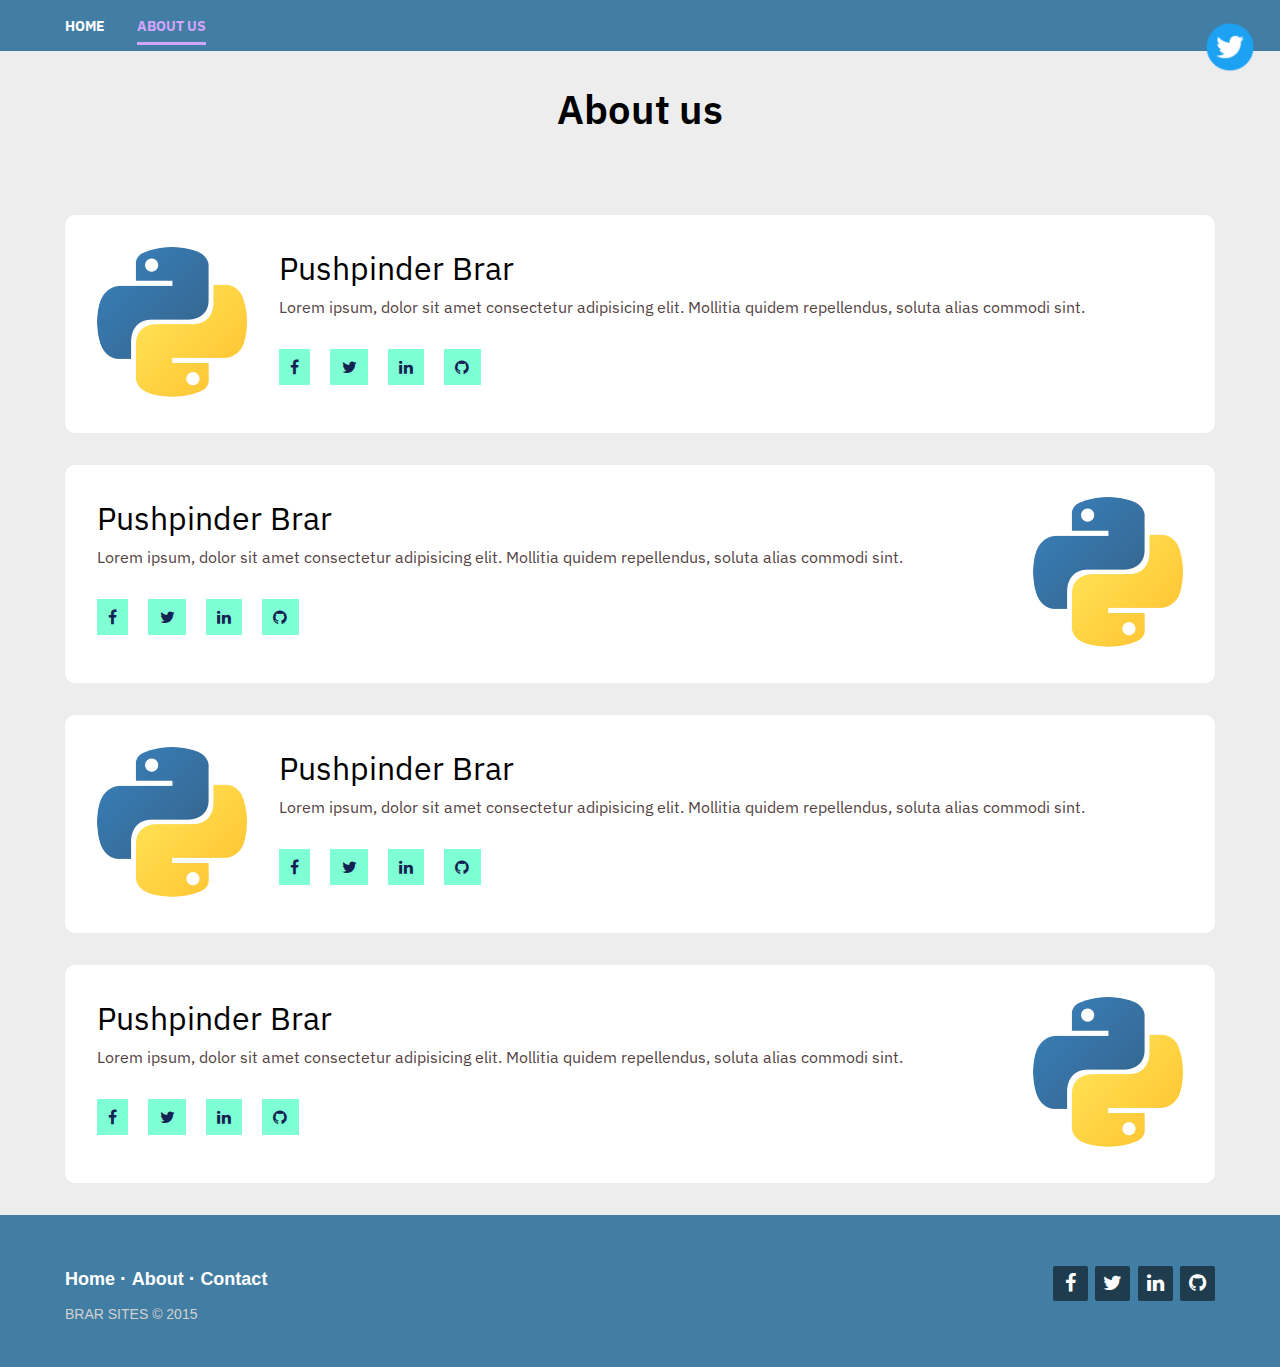
==== about.html @ 6ba8590b "First commit Message" ====
<!DOCTYPE html>
<html lang="en">

<head>
    <meta charset="UTF-8">
    <meta http-equiv="X-UA-Compatible" content="IE=edge">
    <meta name="viewport" content="width=device-width, initial-scale=1.0">
    <title>About</title>
    <link rel="stylesheet" href="./styleResources.css">
    <link rel="stylesheet" href="./about.css">
    <link rel="stylesheet" href="./shared.css">
    <link rel="stylesheet" href="https://cdnjs.cloudflare.com/ajax/libs/font-awesome/4.7.0/css/font-awesome.min.css">

</head>

<body>
    <div class="main">
        <div class="navbar">

            <div class="links">
                <a href="/index.html">HOME</a>
                <a class="active" style="color:  rgb(210, 165, 252)" href="/about.html">ABOUT US</a>
            </div>
            <a href="https://twitter.com/Pushpinderbrar1">
                <img class="twitter" src="./assets/twitter.png" alt="twitter">
            </a>

        </div>

        <main class="about_container outer_container">
            <h1>About us</h1>
            <div class="about_profile_container">
                <div class="profile">
                    <div class="about_img_container">
                        <img src="./assets/python.png" alt="">
                    </div>
                    <div class="about_details_container">
                        <h2>Pushpinder Brar</h2>
                        <p>Lorem ipsum, dolor sit amet consectetur adipisicing elit. Mollitia quidem repellendus, soluta
                            alias commodi sint.
                        </p>
                        <div class="footer-right socials">

                            <a href="https://www.facebook.com/pushpinder.brar.121"><i class="fa fa-facebook"></i></a>
                            <a href="https://twitter.com/Pushpinderbrar1"><i class="fa fa-twitter"></i></a>
                            <a href="https://www.linkedin.com/in/pushpinder-brar-197403232/"><i
                                    class="fa fa-linkedin"></i></a>
                            <a href="https://www.instagram.com/pushpinder_brar._/"><i class="fa fa-github"></i></a>

                        </div>
                    </div>

                </div>
                <div class="profile reverse">
                    <div class="about_img_container">
                        <img src="./assets/python.png" alt="">
                    </div>
                    <div class="about_details_container">
                        <h2>Pushpinder Brar</h2>
                        <p>Lorem ipsum, dolor sit amet consectetur adipisicing elit. Mollitia quidem repellendus, soluta
                            alias commodi sint.
                        </p>
                        <div class="footer-right socials">

                            <a href="https://www.facebook.com/pushpinder.brar.121"><i class="fa fa-facebook"></i></a>
                            <a href="https://twitter.com/Pushpinderbrar1"><i class="fa fa-twitter"></i></a>
                            <a href="https://www.linkedin.com/in/pushpinder-brar-197403232/"><i
                                    class="fa fa-linkedin"></i></a>
                            <a href="https://www.instagram.com/pushpinder_brar._/"><i class="fa fa-github"></i></a>

                        </div>
                    </div>

                </div>
                <div class="profile">
                    <div class="about_img_container">
                        <img src="./assets/python.png" alt="">
                    </div>
                    <div class="about_details_container">
                        <h2>Pushpinder Brar</h2>
                        <p>Lorem ipsum, dolor sit amet consectetur adipisicing elit. Mollitia quidem repellendus, soluta
                            alias commodi sint.
                        </p>
                        <div class="footer-right socials">

                            <a href="https://www.facebook.com/pushpinder.brar.121"><i class="fa fa-facebook"></i></a>
                            <a href="https://twitter.com/Pushpinderbrar1"><i class="fa fa-twitter"></i></a>
                            <a href="https://www.linkedin.com/in/pushpinder-brar-197403232/"><i
                                    class="fa fa-linkedin"></i></a>
                            <a href="https://www.instagram.com/pushpinder_brar._/"><i class="fa fa-github"></i></a>

                        </div>
                    </div>

                </div>
                <div class="profile reverse">
                    <div class="about_img_container">
                        <img src="./assets/python.png" alt="">
                    </div>
                    <div class="about_details_container">
                        <h2>Pushpinder Brar</h2>
                        <p>Lorem ipsum, dolor sit amet consectetur adipisicing elit. Mollitia quidem repellendus, soluta
                            alias commodi sint.
                        </p>
                        <div class="footer-right socials">

                            <a href="https://www.facebook.com/pushpinder.brar.121"><i class="fa fa-facebook"></i></a>
                            <a href="https://twitter.com/Pushpinderbrar1"><i class="fa fa-twitter"></i></a>
                            <a href="https://www.linkedin.com/in/pushpinder-brar-197403232/"><i
                                    class="fa fa-linkedin"></i></a>
                            <a href="https://www.instagram.com/pushpinder_brar._/"><i class="fa fa-github"></i></a>

                        </div>
                    </div>

                </div>
            </div>
        </main>


        <footer class="footer-distributed">

            <div class="outer_container">
                <div class="footer-right">

                    <a href="https://www.facebook.com/pushpinder.brar.121"><i class="fa fa-facebook"></i></a>
                    <a href="https://twitter.com/Pushpinderbrar1"><i class="fa fa-twitter"></i></a>
                    <a href="https://www.linkedin.com/in/pushpinder-brar-197403232/"><i class="fa fa-linkedin"></i></a>
                    <a href="https://www.instagram.com/pushpinder_brar._/"><i class="fa fa-github"></i></a>

                </div>

                <div class="footer-left">

                    <p class="footer-links">
                        <a class="link-1" href="/index.html">Home</a>


                        <a href="/about.html">About</a>


                        <a href="#">Contact</a>
                    </p>

                    <p>BRAR SITES &copy; 2015</p>
                </div>

            </div>
        </footer>
    </div>

</body>

</html>
---- styleResources.css ----
@import url("https://fonts.googleapis.com/css2?family=IBM+Plex+Sans:ital,wght@0,100;0,200;0,300;0,400;0,500;0,600;0,700;1,100;1,200;1,300;1,400;1,500;1,600;1,700&display=swap");

* {
  margin: 0;
  padding: 0;
}

:root {
  --link_clicked: #df3ef9;
  --bg: #ededed;
  --light-bg: #fffcfc;
  --navbar_bg: #427ea3;
}

img {
  width: 100%;
  max-width: 200px;
}

body {
  font-family: "IBM Plex Sans", sans-serif;
  background-color: #ededed;
}

.navbar {
  background-color: var(--navbar_bg);
  padding-block: 1em;
  padding-inline: 2em;
  position: relative;
}

.links {
  margin: 0 auto;
  max-width: 1150px;
  display: flex;
  gap: 2em;
  align-items: center;
}

.twitter {
  position: absolute;
  width: 60px;
  right: 20px;
  top: 17px;
}

.links a {
  color: white;
  text-decoration: none;
  font-size: 0.9rem;
  font-weight: 900;
}

/*----------------------------------------*/

.outer_container {
  max-width: 1150px;
  margin: 0 auto;
}

.header {
  background-color: var(--light-bg);
  padding: 4em;
}

.header_inner {
  display: flex;
  gap: 2em;
}

.header_name {
  font-size: 2rem;
  margin-bottom: 0.5em;
  font-weight: 600;
}

.header img {
  max-width: 150px;
}

/*--------------------------------------------*/

.section {
  margin-block: 4em;
}

.section_heading {
  font-size: 1.5rem;
  margin-bottom: 0.7em;
}

.line {
  width: 100%;
  height: 2px;
  background-color: rgb(179, 179, 179);
  margin-bottom: 2em;
}

.slide {
  background-color: #fff;
  padding: 1em;
  display: flex;
  flex-direction: column;
  gap: 1em;
  border-radius: 10px;
  max-width: 200px;
  align-items: center;
  -webkit-box-shadow: 3px 3px 10px 0px rgba(191, 191, 191, 1);
  -moz-box-shadow: 3px 3px 10px 0px rgba(191, 191, 191, 1);
  box-shadow: 3px 3px 10px 0px rgba(191, 191, 191, 1);
  transition: all 100ms ease-out;
  cursor: pointer;
  margin: 0 auto;
}

.slide:hover {
  -webkit-box-shadow: 3px 3px 13px 0px rgba(125, 125, 125, 1);
  -moz-box-shadow: 3px 3px 13px 0px rgba(125, 125, 125, 1);
  box-shadow: 3px 3px 13px 0px rgba(125, 125, 125, 1);
  transform: scale(1.01);
}

.mySwiper {
  padding-top: 1em !important;
  padding-bottom: 3em !important;
  padding-right: 2em !important;
}

.card_line {
  margin-bottom: 0.5em;
}

.slide_link {
  text-decoration: none;
  color: black;
}

.slide_source_name {
  margin-top: 0.9em;
  font-weight: 700;
  align-self: flex-start;
}

.slide_source_name span {
  font-weight: 200;
}
---- about.css ----
.active {
  position: relative;
}

.active::after {
  content: "";
  position: absolute;
  bottom: -10px;
  left: 0;
  right: 0;
  height: 3px;
  width: 100%;
  background-color: rgb(210, 165, 252);
}

.about_container {
  padding: 2em;
}

.about_container > h1 {
  text-align: center;
  margin-bottom: 2em;
  font-weight: 600;
  font-size: 2.5rem;
}

.about_profile_container {
  display: flex;
  flex-direction: column;
  gap: 2em;
}

.profile {
  display: flex;
  gap: 2em;
  background-color: rgb(255, 255, 255);
  padding: 2em;
  border-radius: 10px;
}

.about_img_container img {
  max-width: 150px;
  width: 100%;
  border-radius: 50%;
}

.about_details_container {
  display: flex;
  flex-direction: column;
  gap: 0.5em;
}

.about_details_container h2 {
  font-weight: 400;
  font-size: 2rem;
}

.about_details_container > p {
  color: rgb(84, 67, 67);
}

.socials {
  justify-self: end;
  margin-top: 2em;
}

.socials > * {
  background-color: aquamarine;
  margin-right: 1em;
  padding-block: 0.5em;
  padding-inline: 0.7em;
  text-decoration: none;
  color: rgb(19, 34, 82);
}

.reverse {
  flex-direction: row-reverse;
  justify-content: space-between;
}
---- shared.css ----
.footer-distributed {
  background-color: #427ea3;
  box-shadow: 0 1px 1px 0 rgba(0, 0, 0, 0.12);
  box-sizing: border-box;
  width: 100%;
  text-align: left;
  font: normal 16px sans-serif;
  padding: 45px 50px;
}

.footer-distributed .footer-left p {
  color: #d1d1d1;
  font-size: 14px;
  margin: 0;
}
/* Footer links */

.footer-distributed p.footer-links {
  font-size: 18px;
  font-weight: bold;
  color: #ffffff;
  margin: 0 0 10px;
  padding: 0;
  transition: ease 0.25s;
}

.footer-distributed p.footer-links a {
  display: inline-block;
  line-height: 1.8;
  text-decoration: none;
  color: inherit;
  transition: ease 0.25s;
}

.footer-distributed .footer-links a:before {
  content: "·";
  font-size: 20px;
  left: 0;
  color: #fff;
  display: inline-block;
  padding-right: 5px;
}

.footer-distributed .footer-links .link-1:before {
  content: none;
}

.footer-distributed .footer-right {
  float: right;
  margin-top: 6px;
  max-width: 180px;
}

.footer-distributed .footer-right a {
  display: inline-block;
  width: 35px;
  height: 35px;
  background-color: #1f3c4f;
  border-radius: 2px;
  font-size: 20px;
  color: #ffffff;
  text-align: center;
  line-height: 35px;
  margin-left: 3px;
  transition: all 0.25s;
}

.footer-distributed .footer-right a:hover {
  transform: scale(1.1);
  -webkit-transform: scale(1.1);
}

.footer-distributed p.footer-links a:hover {
  text-decoration: underline;
}

/* Media Queries */

@media (max-width: 600px) {
  .footer-distributed .footer-left,
  .footer-distributed .footer-right {
    text-align: center;
  }
  .footer-distributed .footer-right {
    float: none;
    margin: 0 auto 20px;
  }
  .footer-distributed .footer-left p.footer-links {
    line-height: 1.8;
  }
}
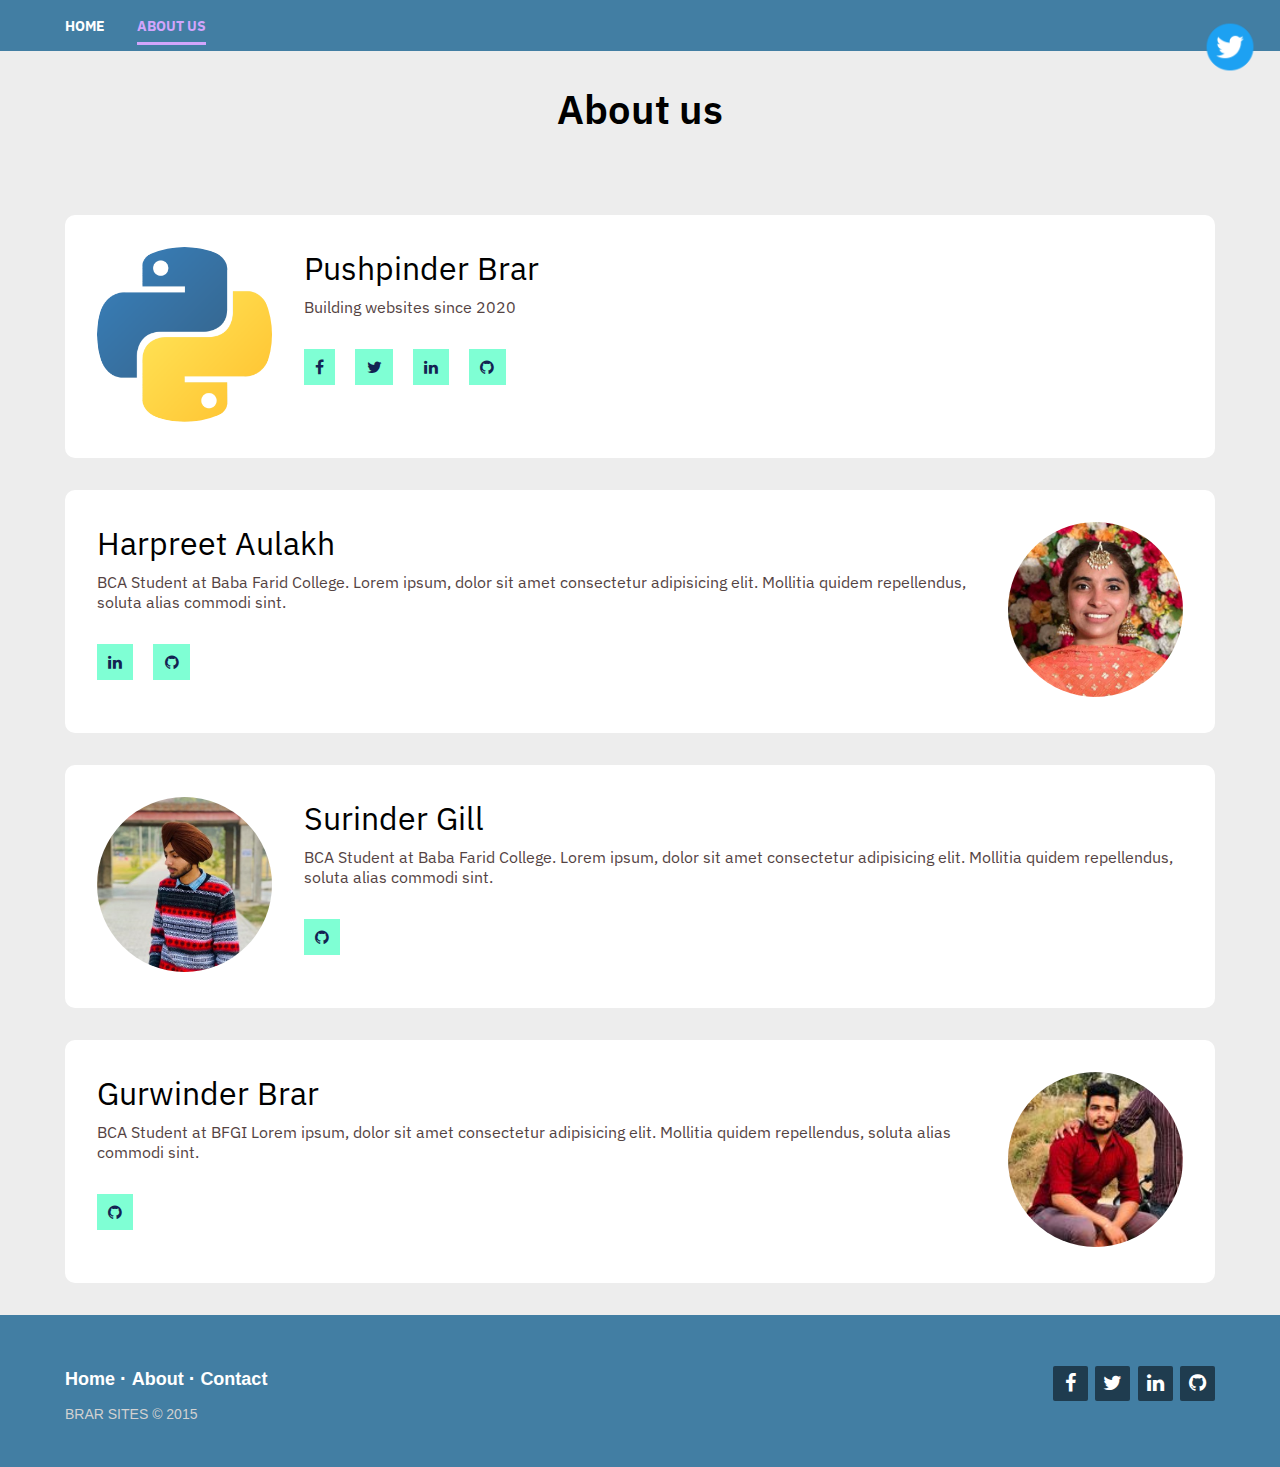
==== commit b194266a: "tribute added" ====
--- a/about.html
+++ b/about.html
@@ -36,8 +36,7 @@
                     </div>
                     <div class="about_details_container">
                         <h2>Pushpinder Brar</h2>
-                        <p>Lorem ipsum, dolor sit amet consectetur adipisicing elit. Mollitia quidem repellendus, soluta
-                            alias commodi sint.
+                        <p>Building websites since 2020
                         </p>
                         <div class="footer-right socials">
 
@@ -53,20 +52,20 @@
                 </div>
                 <div class="profile reverse">
                     <div class="about_img_container">
-                        <img src="./assets/python.png" alt="">
+                        <img src="./assets/harpreet.jpeg" alt="">
                     </div>
                     <div class="about_details_container">
-                        <h2>Pushpinder Brar</h2>
-                        <p>Lorem ipsum, dolor sit amet consectetur adipisicing elit. Mollitia quidem repellendus, soluta
+                        <h2>Harpreet Aulakh</h2>
+                        <p>BCA Student at Baba Farid College.
+                            Lorem ipsum, dolor sit amet consectetur adipisicing elit. Mollitia quidem repellendus,
+                            soluta
                             alias commodi sint.
                         </p>
                         <div class="footer-right socials">
 
-                            <a href="https://www.facebook.com/pushpinder.brar.121"><i class="fa fa-facebook"></i></a>
-                            <a href="https://twitter.com/Pushpinderbrar1"><i class="fa fa-twitter"></i></a>
-                            <a href="https://www.linkedin.com/in/pushpinder-brar-197403232/"><i
+                            <a href="https://www.linkedin.com/in/harpreet-kaur-5a5751232"><i
                                     class="fa fa-linkedin"></i></a>
-                            <a href="https://www.instagram.com/pushpinder_brar._/"><i class="fa fa-github"></i></a>
+                            <a href="https://www.instagram.com/_harpreet__aulakh/"><i class="fa fa-github"></i></a>
 
                         </div>
                     </div>
@@ -74,20 +73,17 @@
                 </div>
                 <div class="profile">
                     <div class="about_img_container">
-                        <img src="./assets/python.png" alt="">
+                        <img src="./assets/surinder.jpg" alt="">
                     </div>
                     <div class="about_details_container">
-                        <h2>Pushpinder Brar</h2>
-                        <p>Lorem ipsum, dolor sit amet consectetur adipisicing elit. Mollitia quidem repellendus, soluta
+                        <h2>Surinder Gill</h2>
+                        <p>BCA Student at Baba Farid College.
+                            Lorem ipsum, dolor sit amet consectetur adipisicing elit. Mollitia quidem repellendus,
+                            soluta
                             alias commodi sint.
                         </p>
                         <div class="footer-right socials">
-
-                            <a href="https://www.facebook.com/pushpinder.brar.121"><i class="fa fa-facebook"></i></a>
-                            <a href="https://twitter.com/Pushpinderbrar1"><i class="fa fa-twitter"></i></a>
-                            <a href="https://www.linkedin.com/in/pushpinder-brar-197403232/"><i
-                                    class="fa fa-linkedin"></i></a>
-                            <a href="https://www.instagram.com/pushpinder_brar._/"><i class="fa fa-github"></i></a>
+                            <a href="https://www.instagram.com/itssurindergill/"><i class="fa fa-github"></i></a>
 
                         </div>
                     </div>
@@ -95,20 +91,18 @@
                 </div>
                 <div class="profile reverse">
                     <div class="about_img_container">
-                        <img src="./assets/python.png" alt="">
+                        <img src="./assets/gurwinder.jpg" alt="">
                     </div>
                     <div class="about_details_container">
-                        <h2>Pushpinder Brar</h2>
-                        <p>Lorem ipsum, dolor sit amet consectetur adipisicing elit. Mollitia quidem repellendus, soluta
+                        <h2>Gurwinder Brar</h2>
+                        <p>BCA Student at BFGI
+                            Lorem ipsum, dolor sit amet consectetur adipisicing elit. Mollitia quidem repellendus,
+                            soluta
                             alias commodi sint.
                         </p>
                         <div class="footer-right socials">
 
-                            <a href="https://www.facebook.com/pushpinder.brar.121"><i class="fa fa-facebook"></i></a>
-                            <a href="https://twitter.com/Pushpinderbrar1"><i class="fa fa-twitter"></i></a>
-                            <a href="https://www.linkedin.com/in/pushpinder-brar-197403232/"><i
-                                    class="fa fa-linkedin"></i></a>
-                            <a href="https://www.instagram.com/pushpinder_brar._/"><i class="fa fa-github"></i></a>
+                            <a href="https://www.instagram.com/pb62_gurwinder/"><i class="fa fa-github"></i></a>
 
                         </div>
                     </div>
--- a/about.css
+++ b/about.css
@@ -39,8 +39,9 @@
 }
 
 .about_img_container img {
-  max-width: 150px;
-  width: 100%;
+  object-fit: cover;
+  width: 175px;
+  height: 175px;
   border-radius: 50%;
 }
 
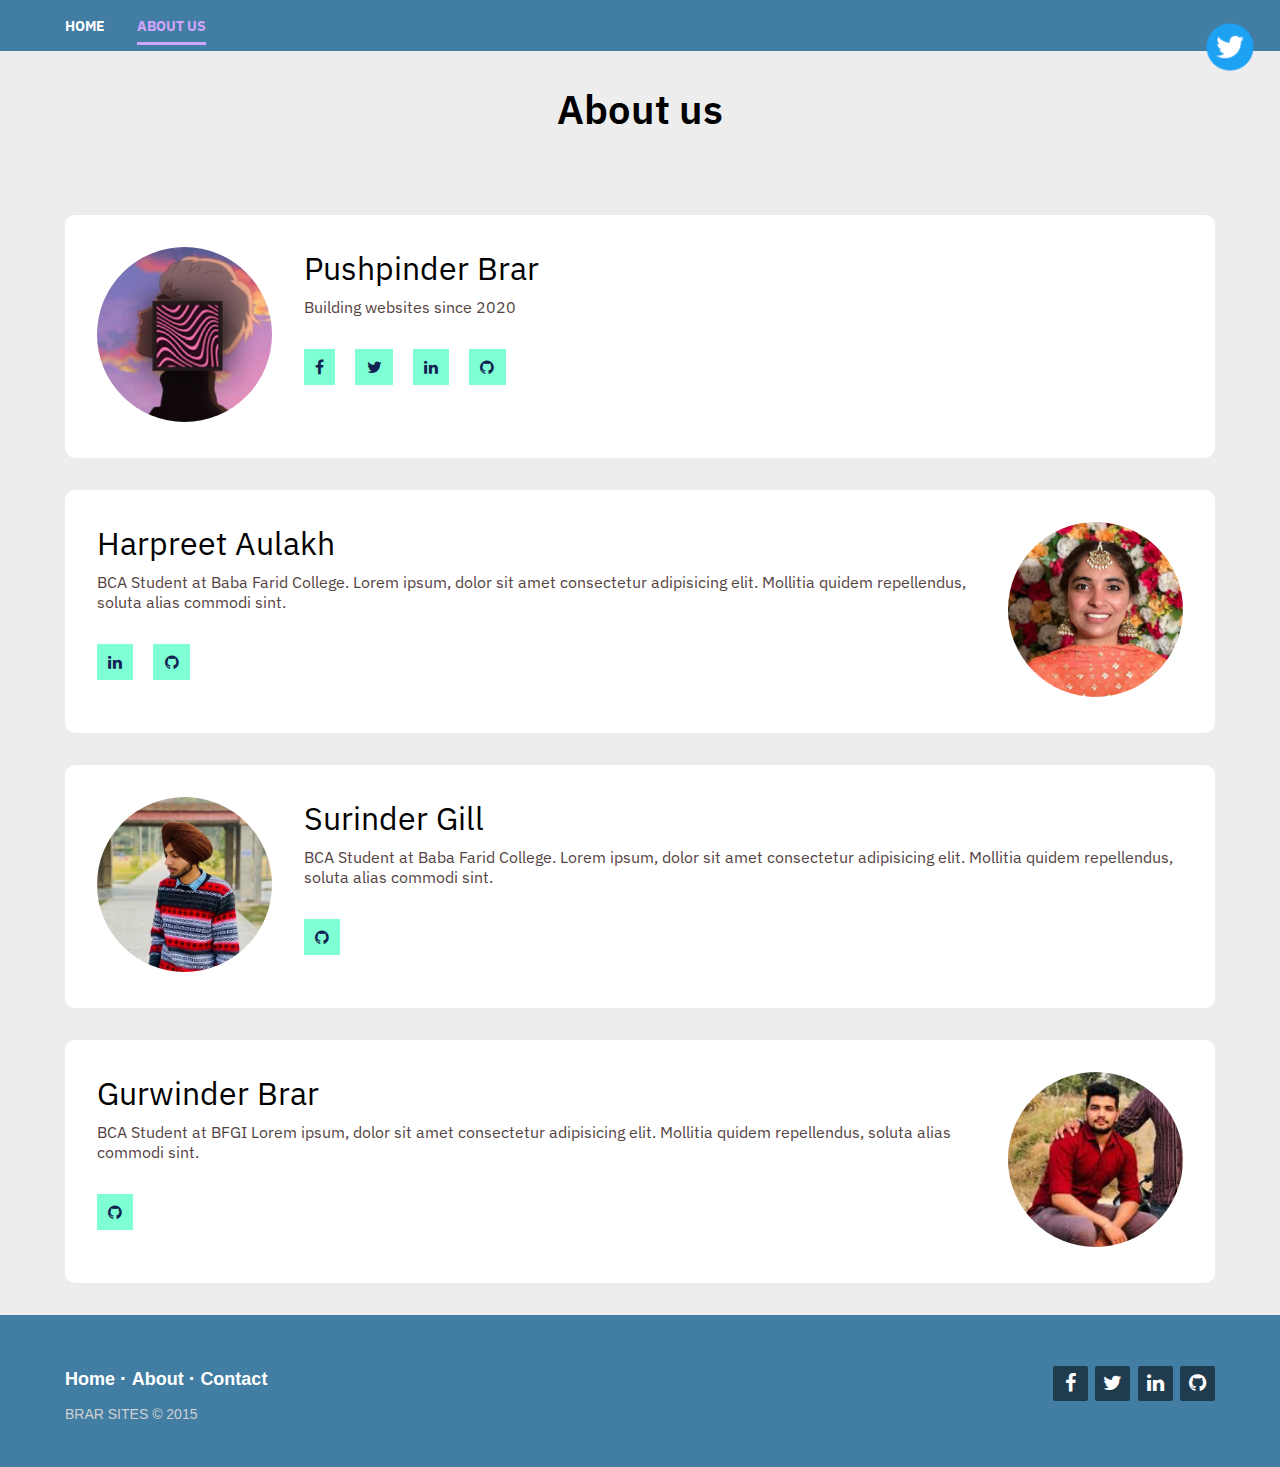
==== commit afc67ea7: "profile photo added" ====
--- a/about.html
+++ b/about.html
@@ -32,7 +32,7 @@
             <div class="about_profile_container">
                 <div class="profile">
                     <div class="about_img_container">
-                        <img src="./assets/python.png" alt="">
+                        <img src="./assets/me.jpg" alt="">
                     </div>
                     <div class="about_details_container">
                         <h2>Pushpinder Brar</h2>
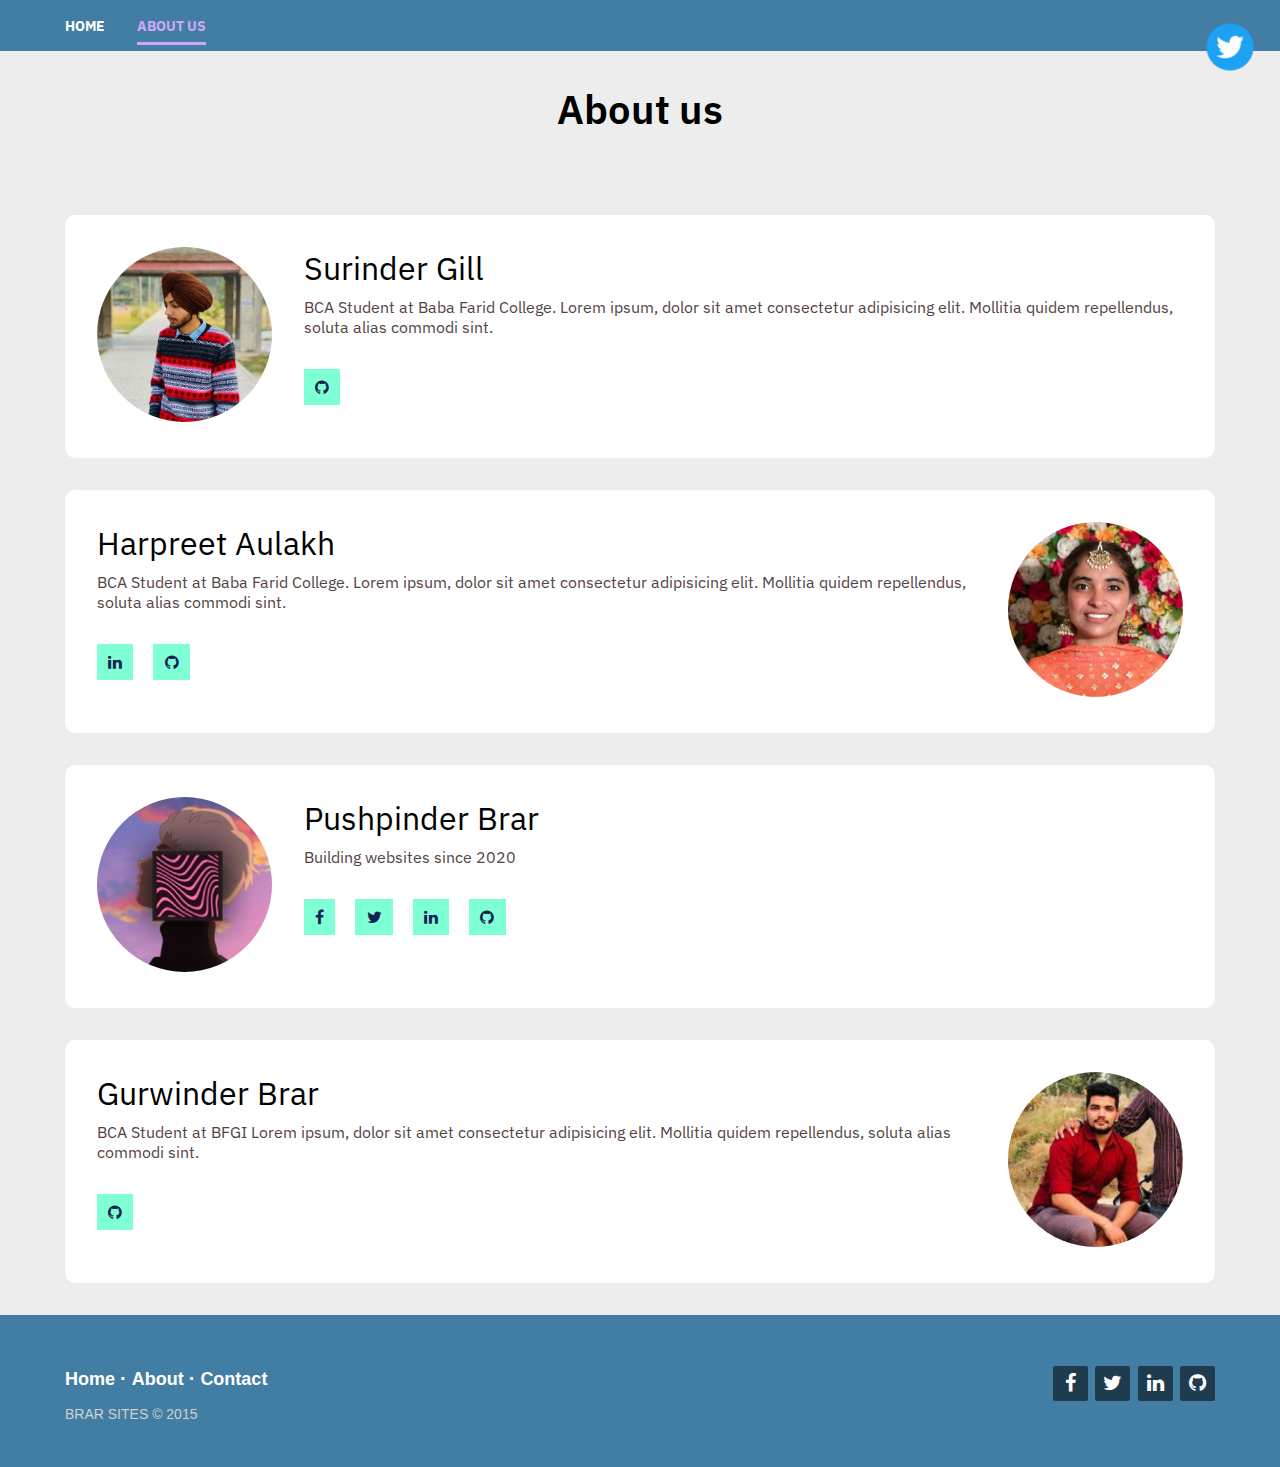
==== commit 66bc20bc: "profile photo added" ====
--- a/about.html
+++ b/about.html
@@ -32,19 +32,17 @@
             <div class="about_profile_container">
                 <div class="profile">
                     <div class="about_img_container">
-                        <img src="./assets/me.jpg" alt="">
+                        <img src="./assets/surinder.jpg" alt="">
                     </div>
                     <div class="about_details_container">
-                        <h2>Pushpinder Brar</h2>
-                        <p>Building websites since 2020
+                        <h2>Surinder Gill</h2>
+                        <p>BCA Student at Baba Farid College.
+                            Lorem ipsum, dolor sit amet consectetur adipisicing elit. Mollitia quidem repellendus,
+                            soluta
+                            alias commodi sint.
                         </p>
                         <div class="footer-right socials">
-
-                            <a href="https://www.facebook.com/pushpinder.brar.121"><i class="fa fa-facebook"></i></a>
-                            <a href="https://twitter.com/Pushpinderbrar1"><i class="fa fa-twitter"></i></a>
-                            <a href="https://www.linkedin.com/in/pushpinder-brar-197403232/"><i
-                                    class="fa fa-linkedin"></i></a>
-                            <a href="https://www.instagram.com/pushpinder_brar._/"><i class="fa fa-github"></i></a>
+                            <a href="https://www.instagram.com/itssurindergill/"><i class="fa fa-github"></i></a>
 
                         </div>
                     </div>
@@ -73,17 +71,19 @@
                 </div>
                 <div class="profile">
                     <div class="about_img_container">
-                        <img src="./assets/surinder.jpg" alt="">
+                        <img src="./assets/me.jpg" alt="">
                     </div>
                     <div class="about_details_container">
-                        <h2>Surinder Gill</h2>
-                        <p>BCA Student at Baba Farid College.
-                            Lorem ipsum, dolor sit amet consectetur adipisicing elit. Mollitia quidem repellendus,
-                            soluta
-                            alias commodi sint.
+                        <h2>Pushpinder Brar</h2>
+                        <p>Building websites since 2020
                         </p>
                         <div class="footer-right socials">
-                            <a href="https://www.instagram.com/itssurindergill/"><i class="fa fa-github"></i></a>
+
+                            <a href="https://www.facebook.com/pushpinder.brar.121"><i class="fa fa-facebook"></i></a>
+                            <a href="https://twitter.com/Pushpinderbrar1"><i class="fa fa-twitter"></i></a>
+                            <a href="https://www.linkedin.com/in/pushpinder-brar-197403232/"><i
+                                    class="fa fa-linkedin"></i></a>
+                            <a href="https://www.instagram.com/pushpinder_brar._/"><i class="fa fa-github"></i></a>
 
                         </div>
                     </div>
